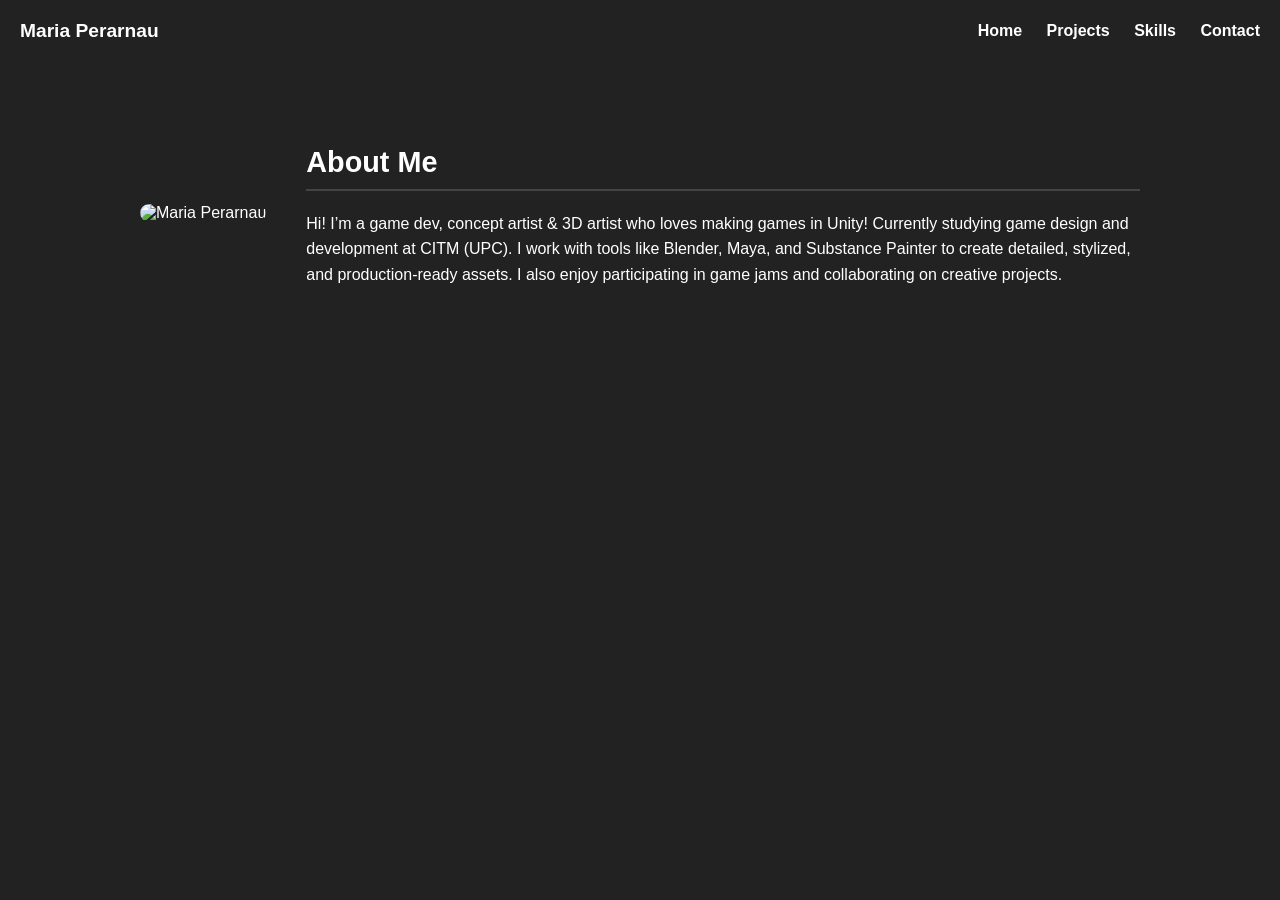
==== about.html @ 979809da "." ====
<!DOCTYPE html>
<html lang="es">
<head>
  <meta charset="UTF-8" />
  <meta name="viewport" content="width=device-width, initial-scale=1.0"/>
  <title>About | Maria Perarnau</title>
  <style>
    body {
      margin: 0;
      font-family: Arial, sans-serif;
      background-color: #222;
      color: white;
    }

    header {
      background-color: #222;
      padding: 20px;
      display: flex;
      justify-content: space-between;
      align-items: center;
    }

    .name {
      color: white;
      font-weight: bold;
      font-size: 1.2rem;
    }

    nav a {
      color: white;
      text-decoration: none;
      margin-left: 20px;
      font-weight: bold;
    }

    nav a:hover {
      color: #ffcc00;
    }

    .about-container {
      display: flex;
      flex-wrap: wrap;
      gap: 40px;
      max-width: 1000px;
      margin: 60px auto;
      padding: 0 20px;
      align-items: center;
    }

    .about-photo img {
      width: 100%;
      max-width: 300px;
      border-radius: 10px;
    }

    .about-text {
      flex: 1;
    }

    .about-text h2 {
      font-size: 1.8rem;
      margin-bottom: 20px;
      border-bottom: 2px solid #444;
      padding-bottom: 10px;
    }

    .about-text p {
      line-height: 1.6;
    }
  </style>
</head>
<body>

<header>
  <div class="name">Maria Perarnau</div>
  <nav>
    <a href="index.html">Home</a>
    <a href="projects.html">Projects</a>
    <a href="skills.html">Skills</a>
    <a href="contact.html">Contact</a>
  </nav>
</header>

<section class="about-container">
  <div class="about-photo">
    <img src="Mifoto.jpg" alt="Maria Perarnau">
  </div>
  <div class="about-text">
    <h2>About Me</h2>
    <p>
      Hi! I’m a game dev, concept artist & 3D artist who loves making games in Unity! Currently studying game design and development at CITM (UPC). I work with tools like Blender, Maya, and Substance Painter to create detailed, stylized, and production-ready assets. I also enjoy participating in game jams and collaborating on creative projects.
    </p>
  </div>
</section>

</body>
</html>
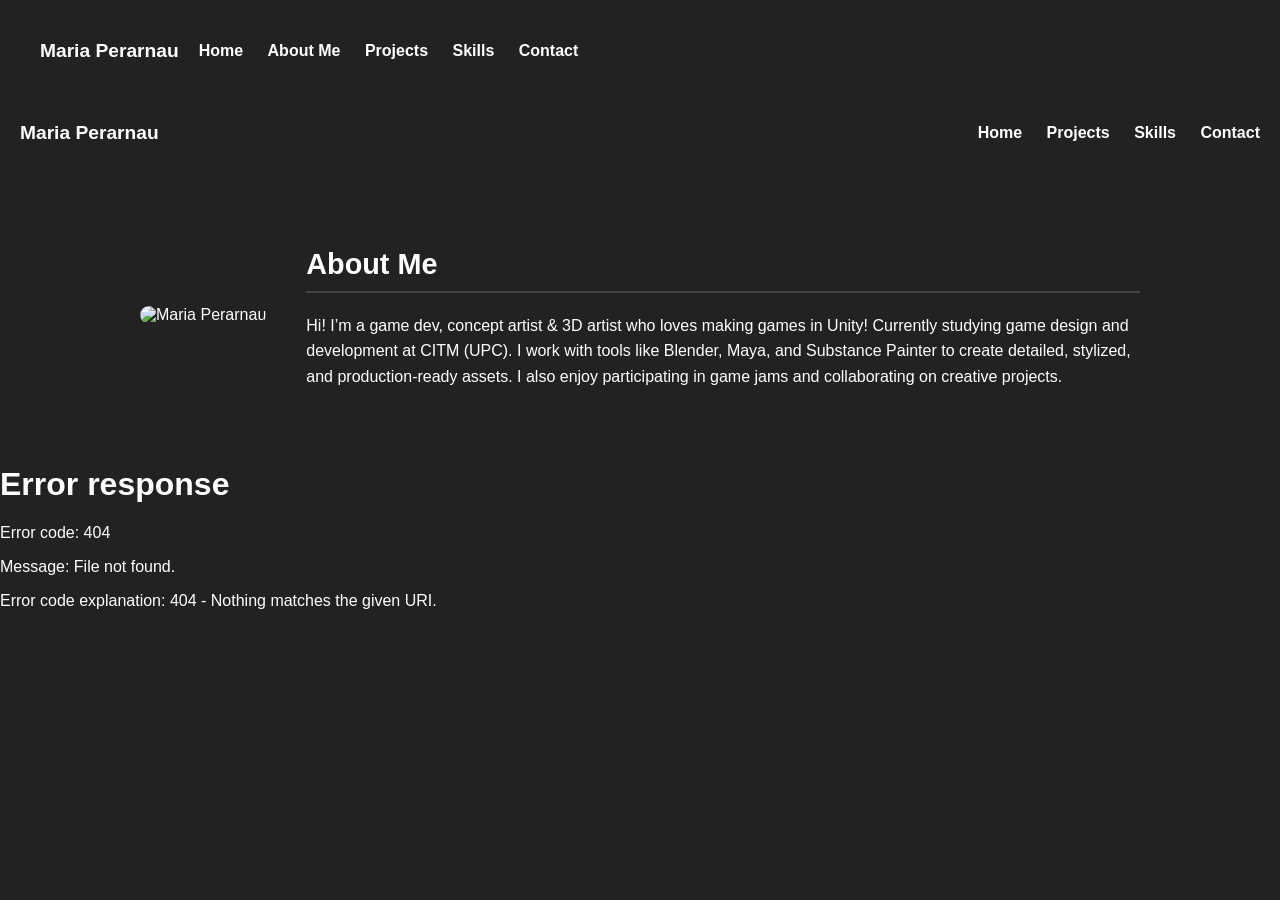
==== commit 4e90621b: "." ====
--- a/about.html
+++ b/about.html
@@ -1,5 +1,6 @@
 <!DOCTYPE html>
 <html lang="es">
+    
 <head>
   <meta charset="UTF-8" />
   <meta name="viewport" content="width=device-width, initial-scale=1.0"/>
@@ -70,7 +71,7 @@
   </style>
 </head>
 <body>
-
+<div id="header"></div>
 <header>
   <div class="name">Maria Perarnau</div>
   <nav>
@@ -93,5 +94,23 @@
   </div>
 </section>
 
+
+ <div id="footer"></div>
+
+  <script>
+    // Cargar header
+    fetch('header.html')
+      .then(response => response.text())
+      .then(data => {
+        document.getElementById('header').innerHTML = data;
+      });
+
+    // Cargar footer
+    fetch('footer.html')
+      .then(response => response.text())
+      .then(data => {
+        document.getElementById('footer').innerHTML = data;
+      });
+  </script>
 </body>
 </html>
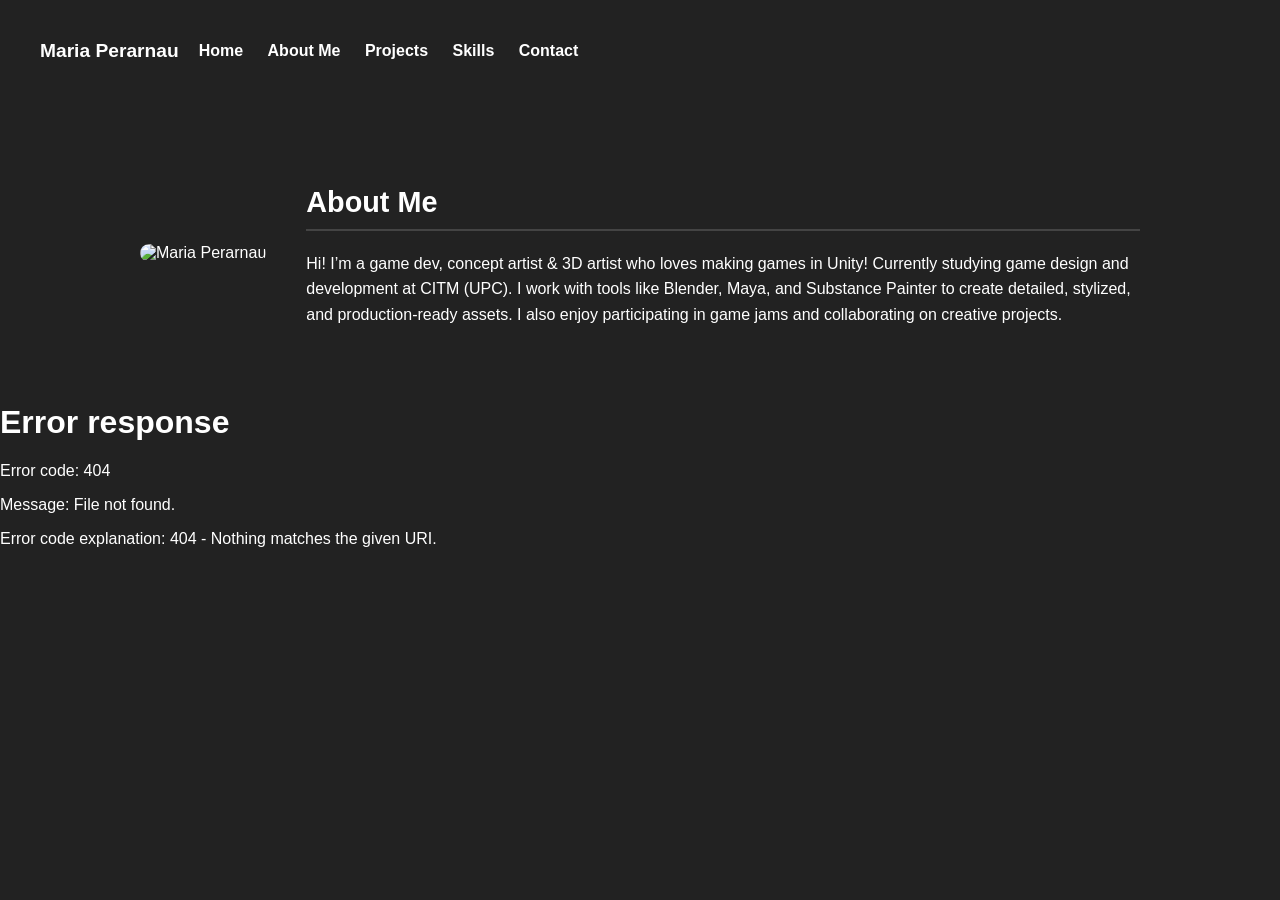
==== commit f4b619bc: "." ====
--- a/about.html
+++ b/about.html
@@ -72,15 +72,6 @@
 </head>
 <body>
 <div id="header"></div>
-<header>
-  <div class="name">Maria Perarnau</div>
-  <nav>
-    <a href="index.html">Home</a>
-    <a href="projects.html">Projects</a>
-    <a href="skills.html">Skills</a>
-    <a href="contact.html">Contact</a>
-  </nav>
-</header>
 
 <section class="about-container">
   <div class="about-photo">
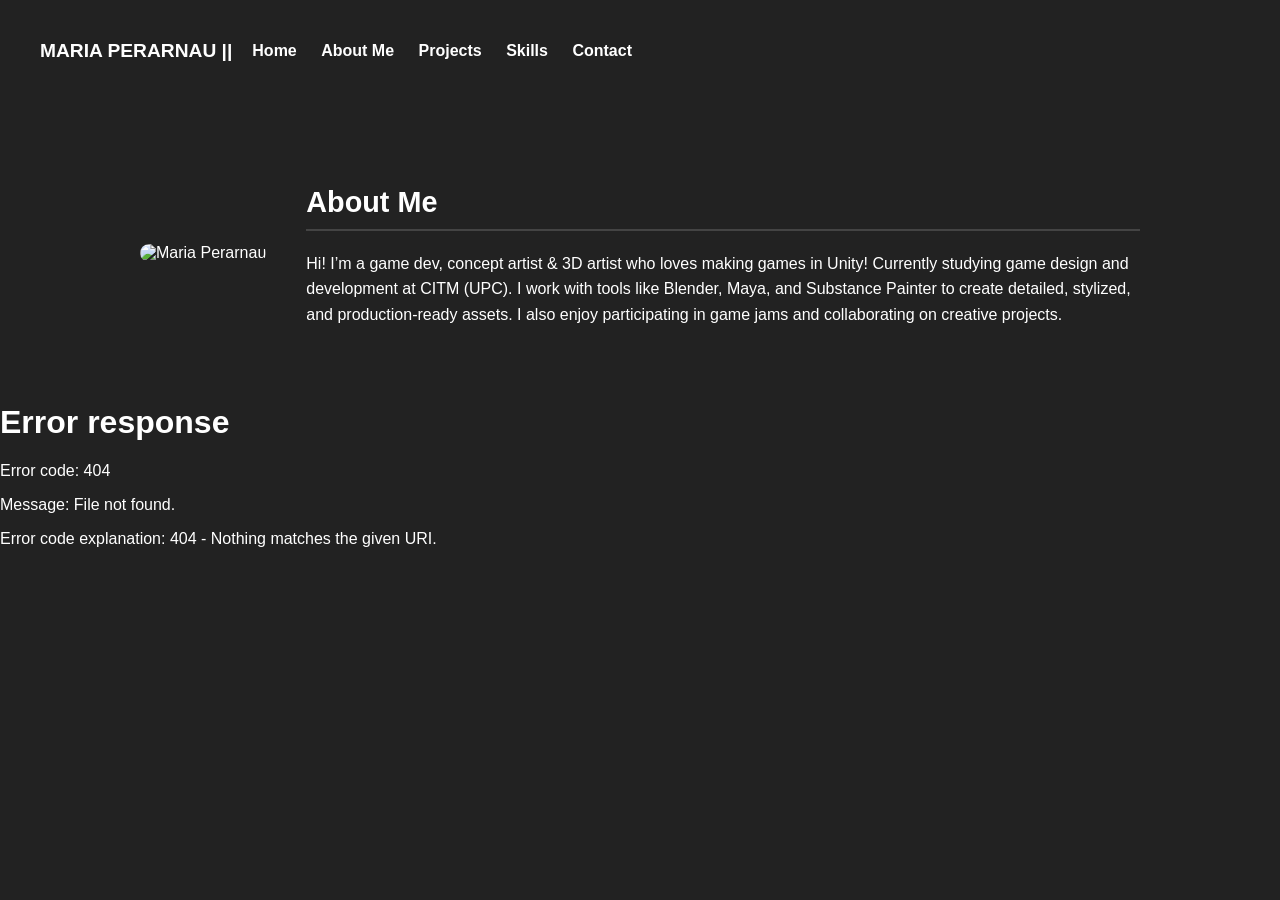
==== commit f6c9324b: "." ====
--- a/about.html
+++ b/about.html
@@ -68,6 +68,75 @@
     .about-text p {
       line-height: 1.6;
     }
+
+    footer {
+  background-color: #222;
+  color: white;
+  padding: 40px 20px;
+  text-align: center;
+  z-index: 30;
+  position: relative;
+}
+
+.footer-content {
+  max-width: 1000px;
+  margin: 0 auto;
+}
+
+.footer-content h3 {
+  font-size: 1.5rem;
+  margin-bottom: 20px;
+  border-bottom: 2px solid #444;
+  display: inline-block;
+  padding-bottom: 5px;
+}
+
+.contact-info p {
+  margin: 10px 0;
+  display: flex;
+  justify-content: center;
+  align-items: center;
+  gap: 10px;
+}
+
+.contact-icon {
+  width: 20px;
+  height: 20px;
+}
+
+.contact-info a {
+  color: #ffcc00;
+  text-decoration: none;
+}
+
+.contact-info a:hover {
+  text-decoration: underline;
+}
+
+.social-links {
+  margin: 20px 0;
+}
+
+.social-links a {
+  margin: 0 10px;
+  display: inline-block;
+}
+
+.social-icon-img {
+  width: 30px;
+  height: 30px;
+  transition: transform 0.3s;
+}
+
+.social-icon-img:hover {
+  transform: scale(1.2);
+}
+
+footer .copyright {
+  font-size: 0.9rem;
+  margin-top: 20px;
+  color: #bbb;
+}
   </style>
 </head>
 <body>
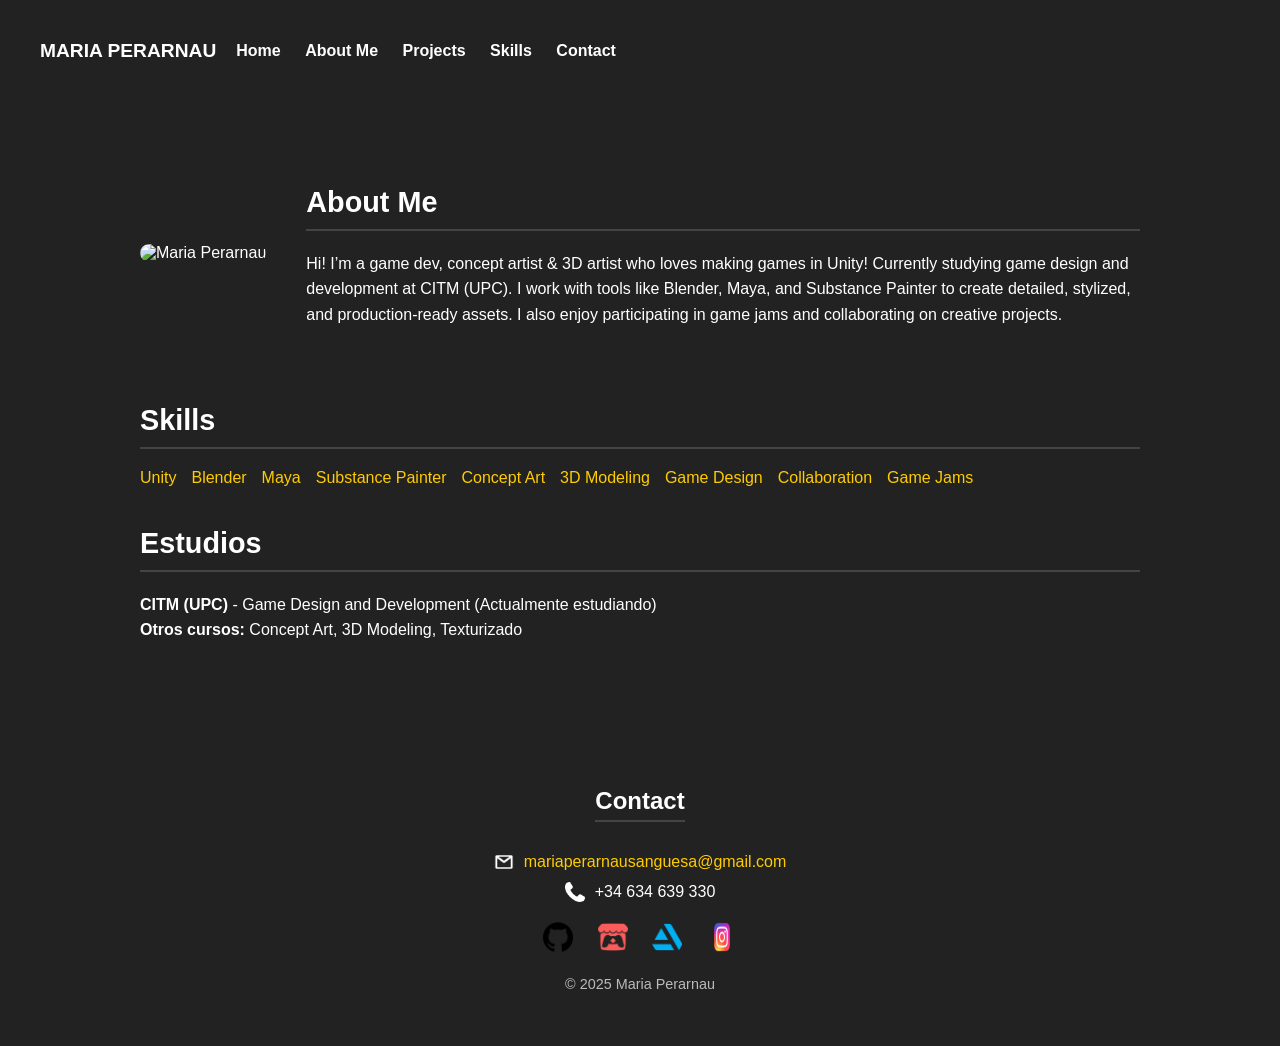
==== commit 1e2d8373: "." ====
--- a/about.html
+++ b/about.html
@@ -154,6 +154,28 @@
   </div>
 </section>
 
+<section class="skills-container" style="max-width: 1000px; margin: 40px auto; padding: 0 20px;">
+  <h2 style="font-size: 1.8rem; margin-bottom: 20px; border-bottom: 2px solid #444; padding-bottom: 10px;">Skills</h2>
+  <ul style="list-style: none; padding-left: 0; display: flex; flex-wrap: wrap; gap: 15px; color: #ffcc00;">
+    <li>Unity</li>
+    <li>Blender</li>
+    <li>Maya</li>
+    <li>Substance Painter</li>
+    <li>Concept Art</li>
+    <li>3D Modeling</li>
+    <li>Game Design</li>
+    <li>Collaboration</li>
+    <li>Game Jams</li>
+  </ul>
+</section>
+
+<section class="studies-container" style="max-width: 1000px; margin: 40px auto 80px; padding: 0 20px;">
+  <h2 style="font-size: 1.8rem; margin-bottom: 20px; border-bottom: 2px solid #444; padding-bottom: 10px;">Estudios</h2>
+  <ul style="list-style: none; padding-left: 0; color: white; line-height: 1.6;">
+    <li><strong>CITM (UPC)</strong> - Game Design and Development (Actualmente estudiando)</li>
+    <li><strong>Otros cursos:</strong> Concept Art, 3D Modeling, Texturizado</li>
+  </ul>
+</section>
 
  <div id="footer"></div>
 
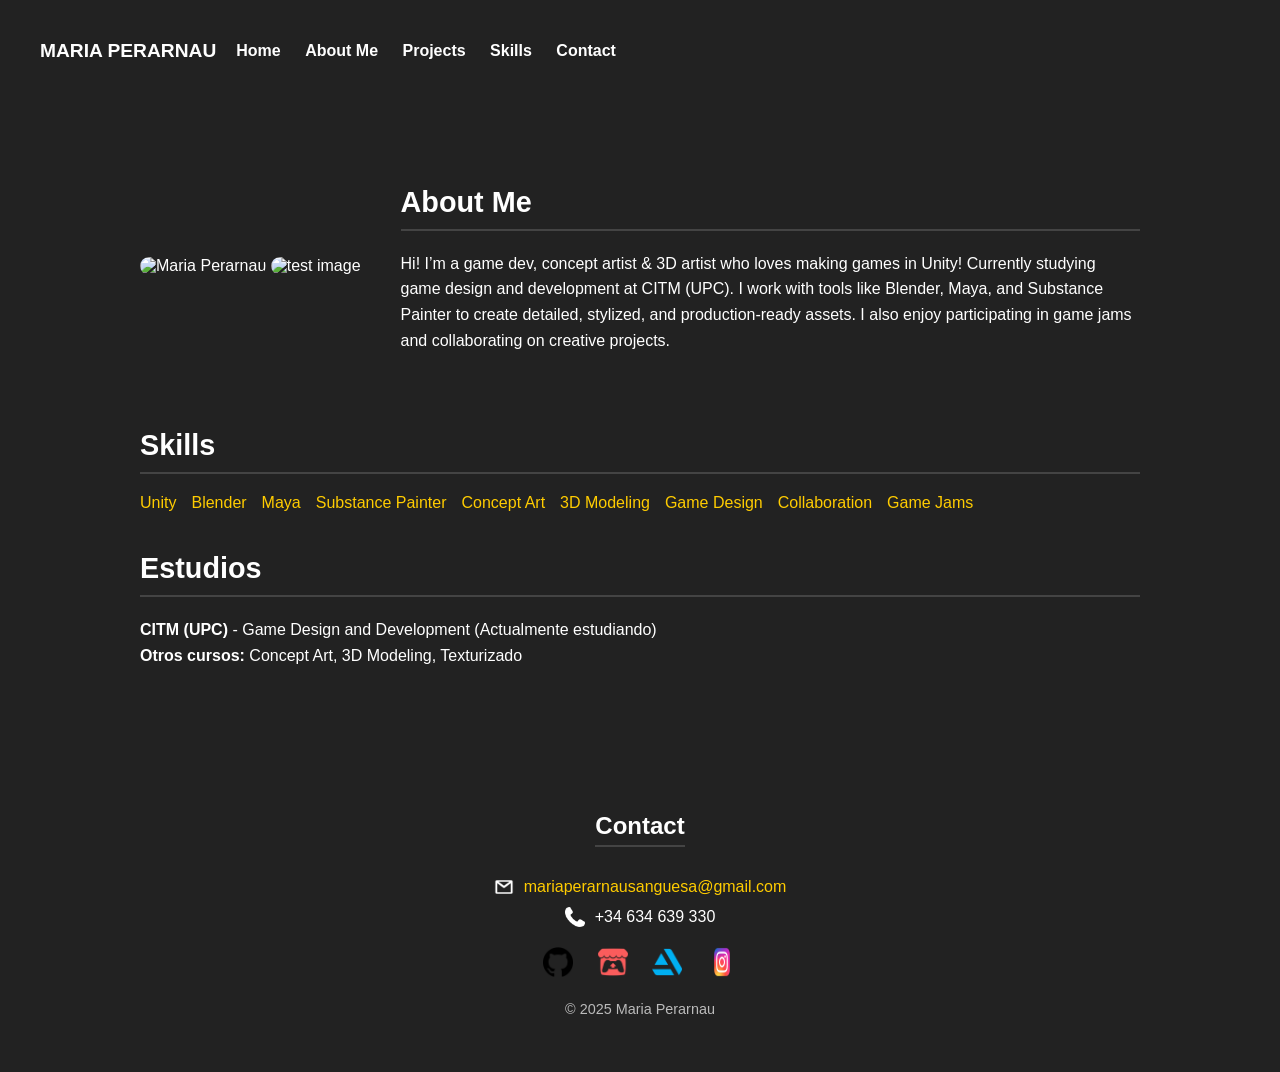
==== commit 518b4937: "-" ====
--- a/about.html
+++ b/about.html
@@ -145,6 +145,7 @@
 <section class="about-container">
   <div class="about-photo">
     <img src="Mifoto.jpg" alt="Maria Perarnau">
+    <img src="https://via.placeholder.com/300" alt="test image">
   </div>
   <div class="about-text">
     <h2>About Me</h2>
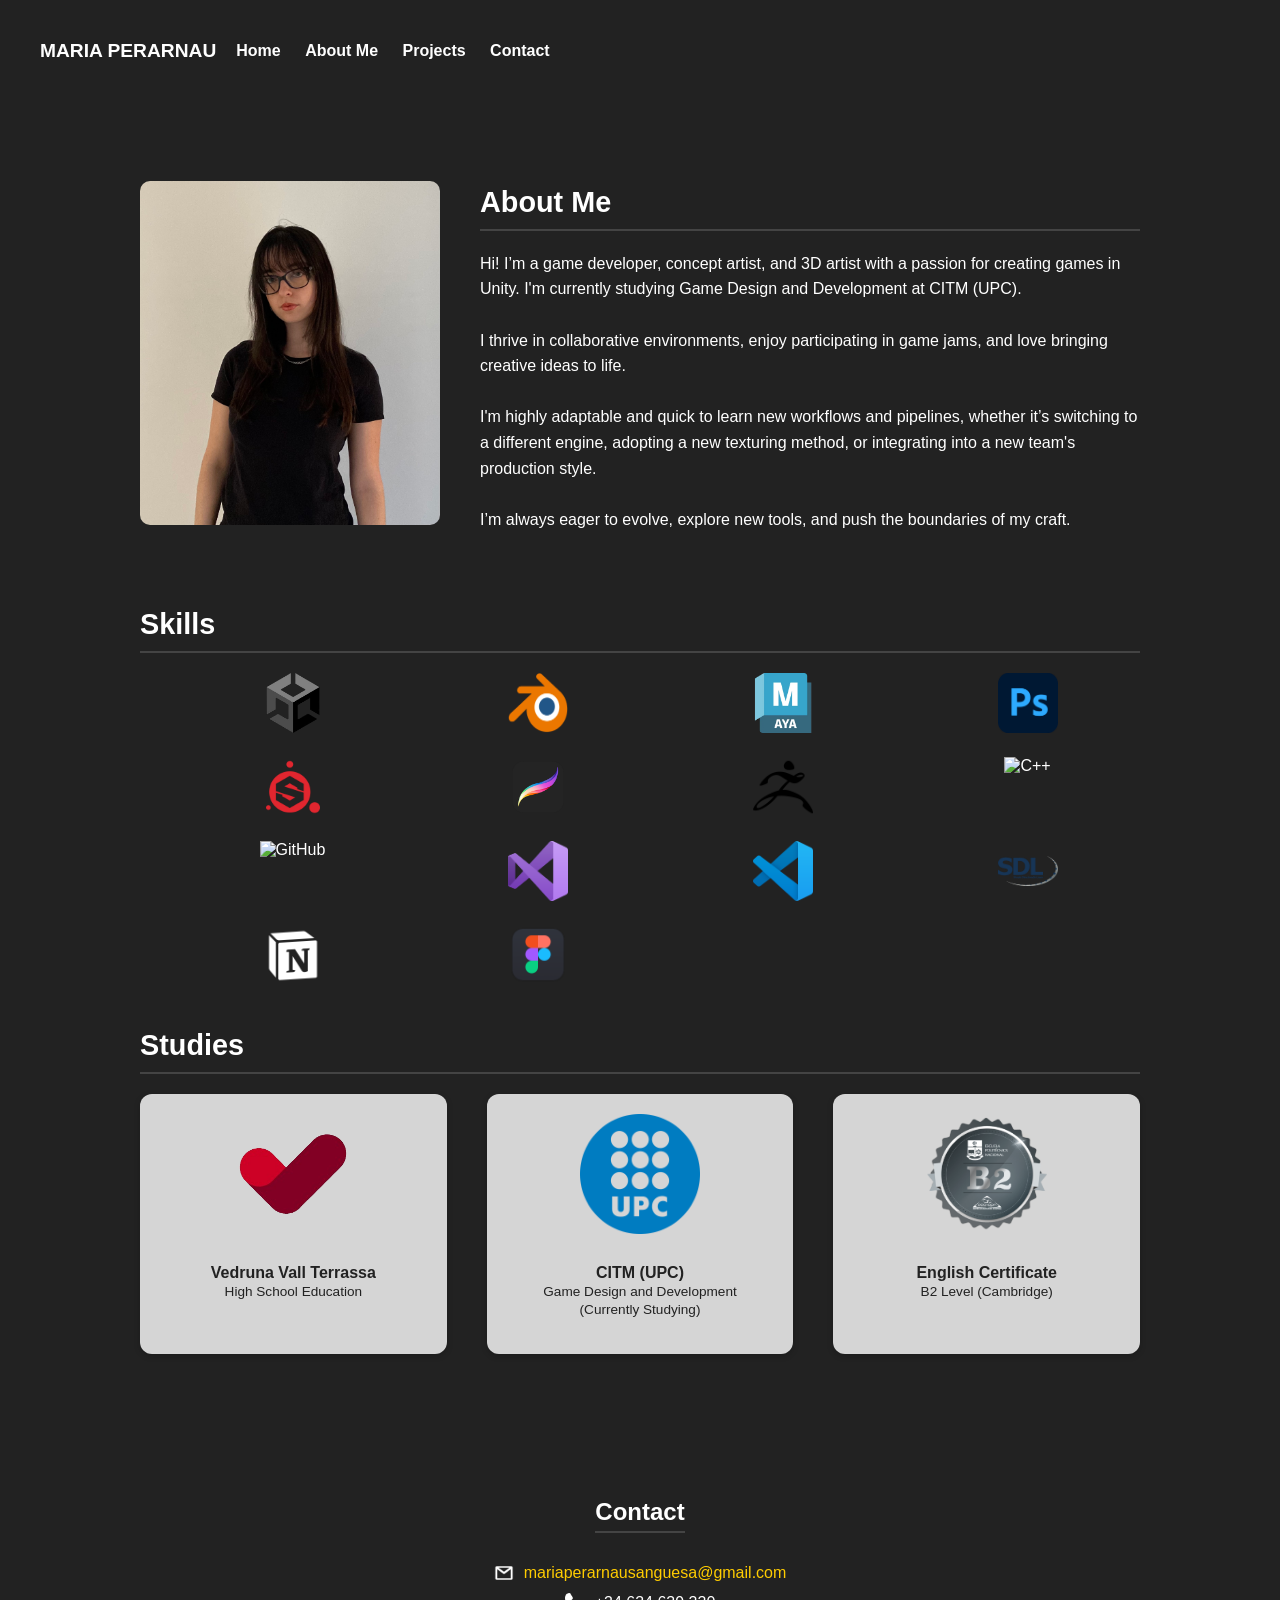
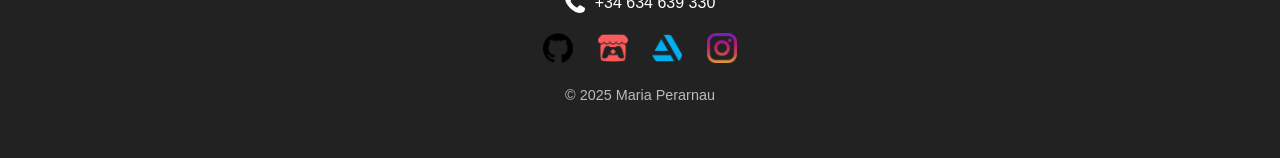
==== commit 65a91398: "Github.io page" ====
--- a/about.html
+++ b/about.html
@@ -1,6 +1,5 @@
 <!DOCTYPE html>
 <html lang="es">
-    
 <head>
   <meta charset="UTF-8" />
   <meta name="viewport" content="width=device-width, initial-scale=1.0"/>
@@ -69,116 +68,204 @@
       line-height: 1.6;
     }
 
+    .skills-container {
+      max-width: 1000px;
+      margin: 40px auto;
+      padding: 0 20px;
+    }
+
+    .skills-container h2 {
+      font-size: 1.8rem;
+      margin-bottom: 20px;
+      border-bottom: 2px solid #444;
+      padding-bottom: 10px;
+    }
+
+    .skills-grid {
+      display: grid;
+      grid-template-columns: repeat(4, 1fr);
+      column-gap: 10px;
+      gap: 20px;
+      justify-items: center;
+    }
+
+    .skills-grid li {
+      list-style: none;
+    }
+
+    .skills-grid li img {
+      width: 60px;
+      height: 60px;
+    }
+
+    .studies-container {
+      max-width: 1000px;
+      margin: 40px auto 80px;
+      padding: 0 20px;
+    }
+
+    .studies-container h2 {
+      font-size: 1.8rem;
+      margin-bottom: 20px;
+      border-bottom: 2px solid #444;
+      padding-bottom: 10px;
+    }
+
+    .studies-container ul {
+      list-style: none;
+      padding-left: 0;
+      color: white;
+      line-height: 1.6;
+    }
+
     footer {
-  background-color: #222;
-  color: white;
-  padding: 40px 20px;
-  text-align: center;
-  z-index: 30;
-  position: relative;
-}
-
-.footer-content {
-  max-width: 1000px;
-  margin: 0 auto;
-}
-
-.footer-content h3 {
-  font-size: 1.5rem;
-  margin-bottom: 20px;
-  border-bottom: 2px solid #444;
-  display: inline-block;
-  padding-bottom: 5px;
-}
-
-.contact-info p {
-  margin: 10px 0;
-  display: flex;
-  justify-content: center;
-  align-items: center;
-  gap: 10px;
-}
-
-.contact-icon {
-  width: 20px;
-  height: 20px;
-}
-
-.contact-info a {
-  color: #ffcc00;
-  text-decoration: none;
-}
-
-.contact-info a:hover {
-  text-decoration: underline;
-}
-
-.social-links {
-  margin: 20px 0;
-}
-
-.social-links a {
-  margin: 0 10px;
-  display: inline-block;
-}
-
-.social-icon-img {
-  width: 30px;
-  height: 30px;
-  transition: transform 0.3s;
-}
-
-.social-icon-img:hover {
-  transform: scale(1.2);
-}
-
-footer .copyright {
-  font-size: 0.9rem;
-  margin-top: 20px;
-  color: #bbb;
-}
+      background-color: #222;
+      color: white;
+      padding: 40px 20px;
+      text-align: center;
+      z-index: 30;
+      position: relative;
+    }
+
+    .footer-content {
+      max-width: 1000px;
+      margin: 0 auto;
+    }
+
+    .footer-content h3 {
+      font-size: 1.5rem;
+      margin-bottom: 20px;
+      border-bottom: 2px solid #444;
+      display: inline-block;
+      padding-bottom: 5px;
+    }
+
+    .contact-info p {
+      margin: 10px 0;
+      display: flex;
+      justify-content: center;
+      align-items: center;
+      gap: 10px;
+    }
+
+    .contact-icon {
+      width: 20px;
+      height: 20px;
+    }
+
+    .contact-info a {
+      color: #ffcc00;
+      text-decoration: none;
+    }
+
+    .contact-info a:hover {
+      text-decoration: underline;
+    }
+
+    .social-links {
+      margin: 20px 0;
+    }
+
+    .social-links a {
+      margin: 0 10px;
+      display: inline-block;
+    }
+
+    .social-icon-img {
+      width: 30px;
+      height: 30px;
+      transition: transform 0.3s;
+    }
+
+    .social-icon-img:hover {
+      transform: scale(1.2);
+    }
+
+    footer .copyright {
+      font-size: 0.9rem;
+      margin-top: 20px;
+      color: #bbb;
+    }
   </style>
 </head>
 <body>
-<div id="header"></div>
-
-<section class="about-container">
-  <div class="about-photo">
-    <img src="Mifoto.jpg" alt="Maria Perarnau">
-    <img src="https://via.placeholder.com/300" alt="test image">
-  </div>
-  <div class="about-text">
-    <h2>About Me</h2>
-    <p>
-      Hi! I’m a game dev, concept artist & 3D artist who loves making games in Unity! Currently studying game design and development at CITM (UPC). I work with tools like Blender, Maya, and Substance Painter to create detailed, stylized, and production-ready assets. I also enjoy participating in game jams and collaborating on creative projects.
-    </p>
+  <div id="header"></div>
+
+  <section class="about-container">
+    <div class="about-photo">
+      <img src="Assets/Mifoto.jpg" alt="Maria Perarnau">
+    </div>
+    <div class="about-text">
+      <h2>About Me</h2>
+      <p>
+        Hi! I’m a game developer, concept artist, and 3D artist with a passion for creating games in Unity. I'm currently studying Game Design and Development at CITM (UPC).  
+        <br><br>
+        I thrive in collaborative environments, enjoy participating in game jams, and love bringing creative ideas to life. 
+        <br><br>
+        I'm highly adaptable and quick to learn new workflows and pipelines, whether it’s switching to a different engine, adopting a new texturing method, or integrating into a new team's production style. 
+        <br><br>
+        I’m always eager to evolve, explore new tools, and push the boundaries of my craft.
+      </p>
+    </div>
+  </section>
+
+  <section class="skills-container">
+    <h2>Skills</h2>
+    <ul class="skills-grid">
+      <li><img src="Assets/Icons/unity-icon.png" alt="Unity"></li>
+      <li><img src="Assets/Icons/blender-icon.png" alt="Blender"></li>
+      <li><img src="Assets/Icons/maya-icon.png" alt="Maya"></li>
+      <li><img src="Assets/Icons/photoshop-icon.png" alt="Photoshop"></li>
+      <li><img src="Assets/Icons/substance-icon.png" alt="Substance Painter"></li>
+      <li><img src="Assets/Icons/procreate-icon.png" alt="Procreate"></li>
+      <li><img src="Assets/Icons/zbrush-icon.png" alt="ZBrush"></li>
+      <li><img src="Assets/Icons/C++-icon.png" alt="C++"></li>
+      <li><img src="Assets/Icons/Github-icon.png" alt="GitHub"></li>
+      <li><img src="Assets/Icons/Visual_Studio_Icon.png" alt="Visual Studio"></li>
+      <li><img src="Assets/Icons/Visual_Studio_Code_.png" alt="VS Code"></li>
+      <li><img src="Assets/Icons/sdl-icon.png" alt="SDL"></li>
+      <li><img src="Assets/Icons/Notion-icon.png" alt="Notion"></li>
+      <li><img src="Assets/Icons/figma-icon.png" alt="Figma"></li>
+    </ul>
+  </section>
+
+  <section class="studies-container">
+  <h2>Studies</h2>
+  <div style="display: flex; flex-wrap: wrap; gap: 40px; justify-content: center; text-align: center;">
+
+    <div style="flex: 1 1 200px; background-color: #d5d5d5; color: #222; padding: 20px; border-radius: 12px; box-shadow: 0 2px 6px rgba(0,0,0,0.2);">
+      <img src="Assets/Icons/vedruna-logo.png" alt="Vedruna Vall Logo" style="width: 120px; height: auto; margin-bottom: 10px;">
+      <p>
+        <strong>Vedruna Vall Terrassa</strong><br>
+        <span style="font-size: 0.85rem;">High School Education</span>
+      </p>
+    </div>
+
+    <div style="flex: 1 1 200px; background-color: #d5d5d5; color: #222; padding: 20px; border-radius: 12px; box-shadow: 0 2px 6px rgba(0,0,0,0.2);">
+      <img src="Assets/Icons/UPC_logo.png" alt="CITM Logo" style="width: 120px; height: auto; margin-bottom: 10px;">
+      <p>
+        <strong>CITM (UPC)</strong><br>
+        <span style="font-size: 0.85rem;">Game Design and Development<br>(Currently Studying)</span>
+      </p>
+    </div>
+
+    <div style="flex: 1 1 200px; background-color: #d5d5d5; color: #222; padding: 20px; border-radius: 12px; box-shadow: 0 2px 6px rgba(0,0,0,0.2);">
+      <img src="Assets/Icons/english-icon.png" alt="English B2 Certificate" style="width: 120px; height: auto; margin-bottom: 10px;">
+      <p>
+        <strong>English Certificate</strong><br>
+        <span style="font-size: 0.85rem;">B2 Level (Cambridge)</span>
+      </p>
+    </div>
+
   </div>
 </section>
 
-<section class="skills-container" style="max-width: 1000px; margin: 40px auto; padding: 0 20px;">
-  <h2 style="font-size: 1.8rem; margin-bottom: 20px; border-bottom: 2px solid #444; padding-bottom: 10px;">Skills</h2>
-  <ul style="list-style: none; padding-left: 0; display: flex; flex-wrap: wrap; gap: 15px; color: #ffcc00;">
-    <li>Unity</li>
-    <li>Blender</li>
-    <li>Maya</li>
-    <li>Substance Painter</li>
-    <li>Concept Art</li>
-    <li>3D Modeling</li>
-    <li>Game Design</li>
-    <li>Collaboration</li>
-    <li>Game Jams</li>
-  </ul>
-</section>
-
-<section class="studies-container" style="max-width: 1000px; margin: 40px auto 80px; padding: 0 20px;">
-  <h2 style="font-size: 1.8rem; margin-bottom: 20px; border-bottom: 2px solid #444; padding-bottom: 10px;">Estudios</h2>
-  <ul style="list-style: none; padding-left: 0; color: white; line-height: 1.6;">
-    <li><strong>CITM (UPC)</strong> - Game Design and Development (Actualmente estudiando)</li>
-    <li><strong>Otros cursos:</strong> Concept Art, 3D Modeling, Texturizado</li>
-  </ul>
-</section>
-
- <div id="footer"></div>
+
+
+
+
+
+  <div id="footer"></div>
 
   <script>
     // Cargar header
